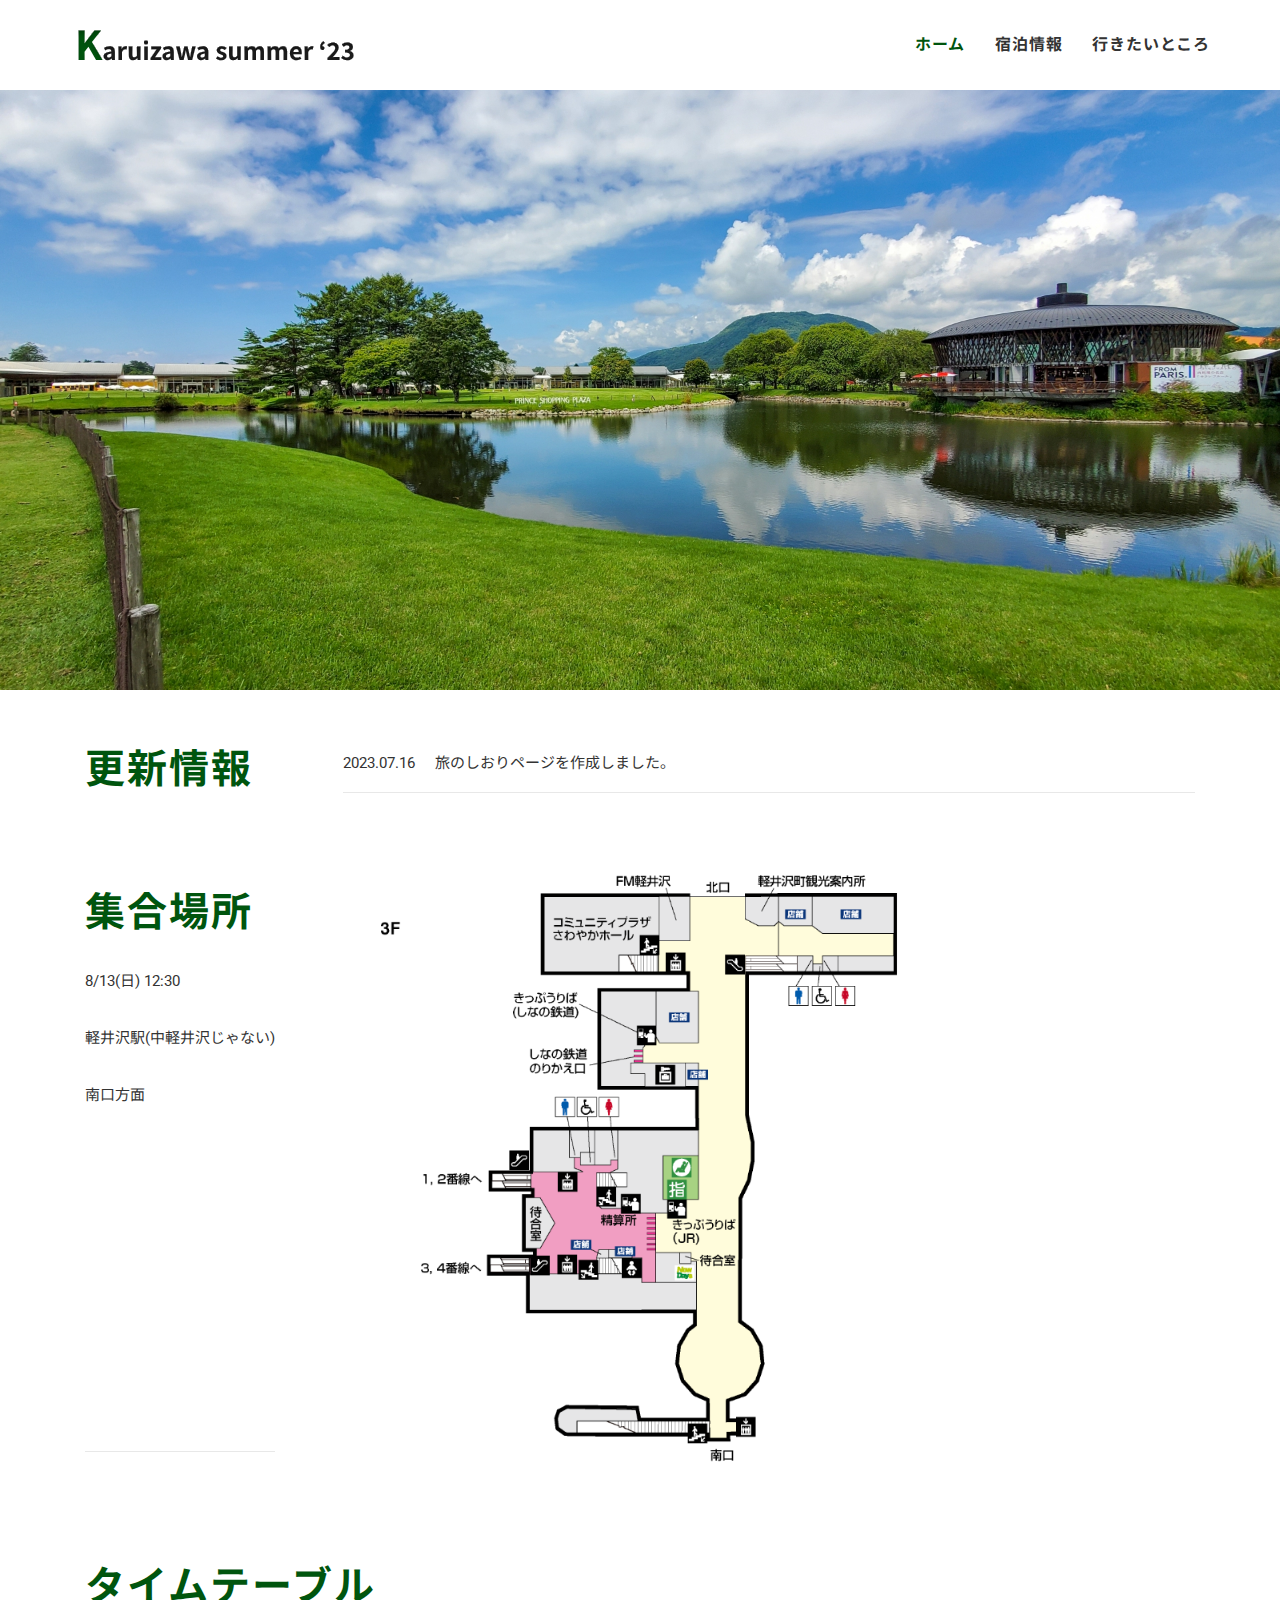
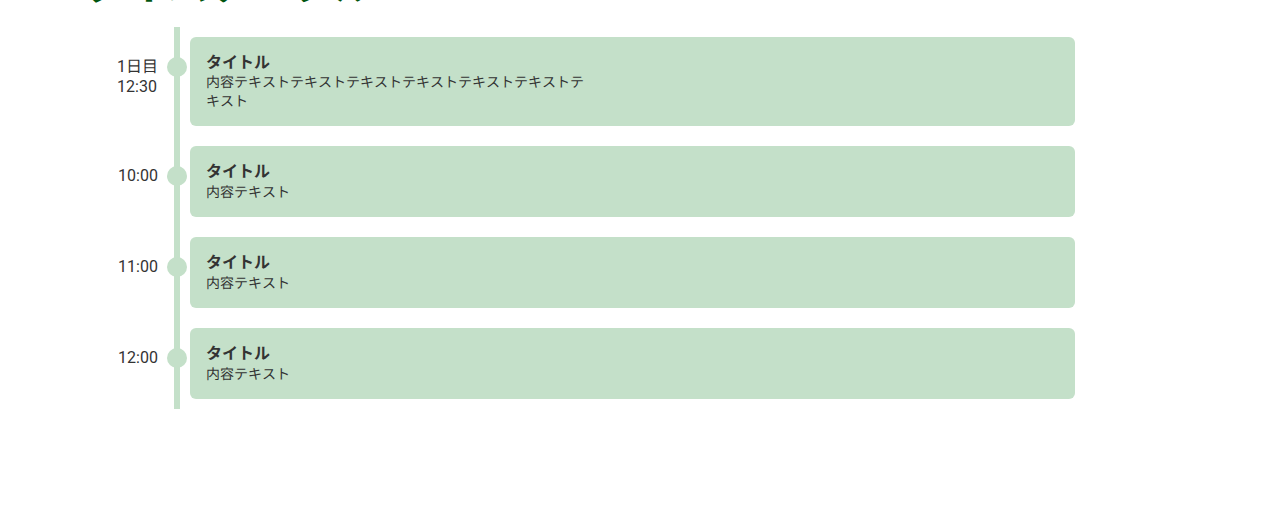
==== index.html @ 011d7c62 "タイムスケジュール記入" ====
<!DOCTYPE html>
<html lang="ja">
<head>
  <meta charset="utf-8">
  <meta name="viewport" content="width=device-width,initial-scale=1">
  <meta name="description"
    content="23年度夏季研究室メンバー旅行" />
  <title>23年夏季旅行</title>
  <link rel="preconnect" href="https://fonts.googleapis.com">
  <link rel="preconnect" href="https://fonts.gstatic.com" crossorigin>
  <link
    href="https://fonts.googleapis.com/css2?family=Noto+Sans+JP:wght@500;700&family=Roboto:wght@400;700&display=swap"
    rel="stylesheet">
  <link href="https://fonts.googleapis.com/icon?family=Material+Icons+Round" rel="stylesheet">
  <link href="css/destyle.css" rel="stylesheet" />
  <link href="style.css" rel="stylesheet" />
  <link rel="icon" type="image/png" href="icon-192x192.png">
  <link rel="apple-touch-icon" type="image/png" href="apple-touch-icon-180x180.png">
  <link rel="icon" href="favicon.ico">
</head>
<body>
    <div class="wrapper">
        <!--ヘッダー-->
        <header class="header">       
            <div class="header__log">
                <a href="."><img src="img/logo.svg" alt="ロゴ"></a>
            </div>

            <div class="header__nav">
                <nav class="gnav">
                    <ul class="gnav__list">
                        <li class="gnav__item"><a href="." class="gnav__link gnav__link--active">ホーム</a></li>
                        <li class="gnav__item"><a href="stay.html" class="gnav__link">宿泊情報</a></li>
                        <li class="gnav__item"><a href="place.html" class="gnav__link">行きたいところ</a></li>
                    </ul>
                </nav>
                <button type="button" id="js-btn-menu" class="btn-menu">
                    <span class="btn-menu__line"></span>
                </button>
            </div>
        </header>
        <!--/ヘッダー-->

        <!-- mv -->
        <div class="mv">
            <div class="mv__titleArea">
            <h2 class="mv__title"></h2>
            <div class="mv__subtitle"></div>
            </div>
        </div>
        <!-- /mv -->

        <!--content-->
        <main class="content">
            <!-- news -->
            <section class="news">
                <div class="container">
                    <div class="news__inner">
                        <div class="news__heading">
                            <h2 class="heading-primary">更新情報</h2>
                        </div>
                        <div class="news__body">
                            <div class="news-list">
                                <ul class="news-list__list">
                                    <li class="news-list__item">
                                        <a href="#" class="news-list__link">
                                        <div class="news-list__date">
                                            <time datetime="2023-07-16" class="news__date">2023.07.16</time>
                                        </div>
                                        <div class="news-list__title">
                                            旅のしおりページを作成しました。
                                        </div>
                                        </a>
                                    </li>
                                </ul>
                            </div>

                        </div>
                    </div>
                </div>
            </section>
            <!-- /news -->

            <!--集合場所-->
            <section class="place">
                <div class="container">
                    <div class="place__inner">
                        <div class="place__info">
                            <h2 class="subtitle">集合場所</h2>
                            <p>
                                8/13(日) 12:30<br>
                                軽井沢駅(中軽井沢じゃない)<br>
                                南口方面
                            </p>
                        </div>

                        <div class="place__map">
                            <img src="img/karuizawa_station.jpeg" width=80%; alt="">
                        </div>
                    </div>
                </div>
            </section>
            <!--/集合場所-->

            <!--タイムスケジュール-->
            <section class="timetable">
                <div class="container">
                    <h2 class="subtitle">タイムテーブル</h2>
                    <ul class="flex-schedule">
                        <li>
                        <span class="time">1日目<br>12:30</span>
                        <div class="area">
                
                            <div class="sch_box">
                            <p class="sch_title">タイトル</p>
                            <p class="sch_tx">
                                内容テキストテキストテキストテキストテキストテキストテ<br>キスト
                            </p>
                            </div>
                        </div>
                        </li>
                        <li>
                        <span class="time">10:00</span>
                        <div class="area">
                            <div class="sch_box">
                            <p class="sch_title">タイトル</p>
                            <p class="sch_tx">
                                内容テキスト
                            </p>
                            </div>
                        </div>
                        </li>
                        <li>
                        <span class="time">11:00</span>
                        <div class="area">
                            <div class="sch_box">
                            <p class="sch_title">タイトル</p>
                            <p class="sch_tx">
                                内容テキスト
                            </p>
                            </div>
                        </div>
                        </li>
                        <li>
                        <span class="time">12:00</span>
                        <div class="area">
                            <div class="sch_box">
                            <p class="sch_title">タイトル</p>
                            <p class="sch_tx">
                                内容テキスト
                            </p>
                            </div>
                        </div>
                        </li>
                    </ul>
                </div>
            </section>
        </main>
        <!--/content-->


    </div>
    
</body>


</html>
---- css/destyle.css ----
/*! destyle.css v3.0.0 | MIT License | https://github.com/nicolas-cusan/destyle.css */

/* Reset box-model and set borders */
/* ============================================ */

*,
::before,
::after {
  box-sizing: border-box;
  border-width: 0;
  border-style: solid;
}

/* Document */
/* ============================================ */

/**
 * 1. Correct the line height in all browsers.
 * 2. Prevent adjustments of font size after orientation changes in iOS.
 * 3. Remove gray overlay on links for iOS.
 */

html {
  line-height: 1.15; /* 1 */

  -webkit-tap-highlight-color: transparent; /* 3*/
  -webkit-text-size-adjust: 100%; /* 2 */
}

/* Sections */
/* ============================================ */

/**
 * Remove the margin in all browsers.
 */

body {
  margin: 0;
}

/**
 * Render the `main` element consistently in IE.
 */

main {
  display: block;
}

/* Vertical rhythm */
/* ============================================ */

p,
table,
blockquote,
address,
pre,
iframe,
form,
figure,
dl {
  margin: 0;
}

/* Headings */
/* ============================================ */

h1,
h2,
h3,
h4,
h5,
h6 {
  font-size: inherit;
  font-weight: inherit;
  margin: 0;
}

/* Lists (enumeration) */
/* ============================================ */

ul,
ol {
  margin: 0;
  padding: 0;
  list-style: none;
}

/* Lists (definition) */
/* ============================================ */

dt {
  font-weight: bold;
}

dd {
  margin-left: 0;
}

/* Grouping content */
/* ============================================ */

/**
 * 1. Add the correct box sizing in Firefox.
 * 2. Show the overflow in Edge and IE.
 */

hr {
  clear: both;
  overflow: visible; /* 2 */
  box-sizing: content-box; /* 1 */
  height: 0; /* 1 */
  margin: 0;
  color: inherit;
  border-top-width: 1px;
}

/**
 * 1. Correct the inheritance and scaling of font size in all browsers.
 * 2. Correct the odd `em` font sizing in all browsers.
 */

pre {
  font-family: monospace, monospace; /* 1 */
  font-size: inherit; /* 2 */
}

address {
  font-style: inherit;
}

/* Text-level semantics */
/* ============================================ */

/**
 * Remove the gray background on active links in IE 10.
 */

a {
  text-decoration: none;
  color: inherit;
  background-color: transparent;
}

/**
 * 1. Remove the bottom border in Chrome 57-
 * 2. Add the correct text decoration in Chrome, Edge, IE, Opera, and Safari.
 */

abbr[title] {
  text-decoration: underline dotted; /* 2 */
}

/**
 * Add the correct font weight in Chrome, Edge, and Safari.
 */

b,
strong {
  font-weight: bolder;
}

/**
 * 1. Correct the inheritance and scaling of font size in all browsers.
 * 2. Correct the odd `em` font sizing in all browsers.
 */

code,
kbd,
samp {
  font-family: monospace, monospace; /* 1 */
  font-size: inherit; /* 2 */
}

/**
 * Add the correct font size in all browsers.
 */

small {
  font-size: 80%;
}

/**
 * Prevent `sub` and `sup` elements from affecting the line height in
 * all browsers.
 */

sub,
sup {
  position: relative;
  font-size: 75%;
  line-height: 0;
  vertical-align: baseline;
}

sub {
  bottom: -.25em;
}

sup {
  top: -.5em;
}

/* Replaced content */
/* ============================================ */

/**
 * Prevent vertical alignment issues.
 */

svg,
img,
embed,
object,
iframe {
  vertical-align: bottom;
}

/* Forms */
/* ============================================ */

/**
 * Reset form fields to make them styleable.
 * 1. Make form elements stylable across systems iOS especially.
 * 2. Inherit text-transform from parent.
 */

button,
input,
optgroup,
select,
textarea {
  font: inherit;
  margin: 0;
  padding: 0;
  text-align: inherit;
  vertical-align: middle;
  text-transform: inherit; /* 2 */
  color: inherit;
  border-radius: 0;
  background: transparent;

  -webkit-appearance: none; /* 1 */
  appearance: none;
}

/**
 * Reset radio and checkbox appearance to preserve their look in iOS.
 */

[type="checkbox"] {
  -webkit-appearance: checkbox;
  appearance: checkbox;
}

[type="radio"] {
  -webkit-appearance: radio;
  appearance: radio;
}

/**
 * Correct cursors for clickable elements.
 */

button,
[type="button"],
[type="reset"],
[type="submit"] {
  cursor: pointer;
}

button:disabled,
[type="button"]:disabled,
[type="reset"]:disabled,
[type="submit"]:disabled {
  cursor: default;
}

/**
 * Improve outlines for Firefox and unify style with input elements & buttons.
 */

:-moz-focusring {
  outline: auto;
}

select:disabled {
  opacity: inherit;
}

/**
 * Remove padding
 */

option {
  padding: 0;
}

/**
 * Reset to invisible
 */

fieldset {
  min-width: 0;
  margin: 0;
  padding: 0;
}

legend {
  padding: 0;
}

/**
 * Add the correct vertical alignment in Chrome, Firefox, and Opera.
 */

progress {
  vertical-align: baseline;
}

/**
 * Remove the default vertical scrollbar in IE 10+.
 */

textarea {
  overflow: auto;
}

/**
 * Correct the cursor style of increment and decrement buttons in Chrome.
 */

[type="number"]::-webkit-inner-spin-button,
[type="number"]::-webkit-outer-spin-button {
  height: auto;
}

/**
 * 1. Correct the outline style in Safari.
 */

[type="search"] {
  outline-offset: -2px; /* 1 */
}

/**
 * Remove the inner padding in Chrome and Safari on macOS.
 */

[type="search"]::-webkit-search-decoration {
  -webkit-appearance: none;
}

/**
 * 1. Correct the inability to style clickable types in iOS and Safari.
 * 2. Fix font inheritance.
 */

::-webkit-file-upload-button {
  font: inherit; /* 2 */

  -webkit-appearance: button; /* 1 */
}

/**
 * Clickable labels
 */

label[for] {
  cursor: pointer;
}

/* Interactive */
/* ============================================ */

/*
 * Add the correct display in Edge, IE 10+, and Firefox.
 */

details {
  display: block;
}

/*
 * Add the correct display in all browsers.
 */

summary {
  display: list-item;
}

/*
 * Remove outline for editable content.
 */

[contenteditable]:focus {
  outline: auto;
}

/* Tables */
/* ============================================ */

/**
1. Correct table border color inheritance in all Chrome and Safari.
*/

table {
  border-color: inherit; /* 1 */
}

caption {
  text-align: left;
}

td,
th {
  padding: 0;
  vertical-align: top;
}

th {
  font-weight: bold;
  text-align: left;
}
---- style.css ----
@charset "UTF-8";

:root {
  --link-color: #349bf4;
  --main-color: #00550e;
  --text-color: #333;
}

/*--------------------------------
 全体
---------------------------------*/
body {
  font-family: "Roboto", "Noto Sans JP", Arial, "Hiragino Kaku Gothic ProN",
    "Hiragino Sans", Meiryo, sans-serif;
  font-size: 16px;
  color: var(--text-color);
}

a {
  color: var(--link-color);
  text-decoration: underline;
}

img {
  max-width: 100%;
  height: auto;
  vertical-align: bottom;
}

/*--------------------------------
 レイアウト
---------------------------------*/
.wrapper {
  overflow-x: hidden;
}

.container {
  max-width: 1170px;
  margin: 0 auto;
  padding: 0 30px;
}

.content {
  display: grid;
  padding: 60px 0 100px;
  row-gap: 80px;
}

/*--------------------------------
 見出し
---------------------------------*/
.heading-primary {
  font-size: 40px;
  font-weight: bold;
  line-height: 1;
  letter-spacing: 0.05em;
  color: var(--main-color);
}

.subtitle {
  font-size: 40px;
  font-weight: bold;
  line-height: 2;
  letter-spacing: 0.05em;
  color: var(--main-color);
}

/*--------------------------------
 テーブル
---------------------------------*/
.table-type01 {
  width: 100%;
  font-size: 15px;
  border-collapse: collapse;
  border-spacing: 0;
}

.table-type01 tr {
  border-bottom: solid 1px #ddd;
}

.table-type01 th,
.table-type01 td {
  text-align: left;
  padding: 30px;
}

.table-type01 th {
  width: 20%;
}

.table-type01 p:not(:last-child) {
  margin-bottom: 10px;
}

.table-type01 ul {
  margin-left: 20px;
}

/*--------------------------------
ヘッダー
---------------------------------*/
.header {
  display: flex;
  align-items: center;
  justify-content: space-between;
  height: 90px;
  padding: 30px 70px;
}

.header__logo {
  line-height: 1;
}

/*--------------------------------
 グローバルナビ
---------------------------------*/
.gnav__list {
  display: flex;
  position: relative;
  align-items: center;
  justify-content: center;
  column-gap: 30px;
}

.gnav__item {
  font-size: 16px;
  font-weight: bold;
  line-height: 1;
  letter-spacing: 0.05em;
}

.gnav__link {
  color: var(--text-color);
  text-decoration: none;
}

.gnav__link:hover {
  color: var(--main-color);
}

.gnav__link--active {
  color: var(--main-color);
}

.btn-menu {
  display: none;
}

/*--------------------------------
 メインビジュアル
---------------------------------*/
.mv {
  display: flex;
  align-items: center;
  justify-content: center;
  height: 600px;
  background-image: url(img/karuizawa_mv.jpg);
  background-repeat: no-repeat;
  background-position: center center;
  background-size: cover;
}

.mv__titleArea {
  color: #fff;
  text-align: center;
}

.mv__title {
  font-size: 160px;
  font-weight: bold;
  line-height: 1;
  text-shadow: 0 4px 6px rgb(0 0 0 / 25%);
  margin-bottom: 10px;
}

.mv__subtitle {
  font-size: 24px;
  line-height: 1;
  letter-spacing: 0.1em;
}

/*--------------------------------
 ニュース
---------------------------------*/
.news__inner {
  display: flex;
  column-gap: 90px;
}

.news__body {
  flex: 1;
}

.news-list__link {
  display: flex;
  color: var(--text-color);
  text-decoration: none;
}

.news-list__link:hover {
  color: var(--main-color);
}

.news-list__item {
  font-size: 15px;
  line-height: 1.8;
  margin-bottom: 15px;
  padding-bottom: 15px;
  border-bottom: 1px solid #e8e8e8;
}

.news-list__item:last-child {
  margin-bottom: 0;
}

.news-list__title {
  font-size: 15px;
  line-height: 1.8;
}

.news-list__date {
  margin-right: 20px;
}

/*--------------------------------
集合場所
--------------------------------*/
.place__inner{
  display: flex;
  column-gap: 90px;
  width: 150%;
}

.place__info {
  font-size: 15px;
  line-height: 3.8;
  margin-bottom: 15px;
  padding-bottom: 15px;
  border-bottom: 1px solid #e8e8e8;
}

/*--------------------------------
タイムテーブル
---------------------------------*/
.timetable{
  margin:0;
  padding:0;
  line-height:1.3;
}
/* flex-schedul */
.flex-schedule {
  min-width: 1000px;
  max-width: 1000px;
  list-style: none;
  margin: 0 auto 0 0;
  box-sizing: border-box;
}

.flex-schedule li {
  width: 100%;
  display: flex;
  flex-wrap: nowrap;
  align-items: flex-start;
  justify-content: flex-start;
  position: relative;

}

.flex-schedule .area {
  padding: 10px;
  display: block;
  width: 100%;
  border-left: 6px solid #c4e0c9;
}

.flex-schedule li .time {
  display: inline-flex;
  justify-content: flex-end;
  flex-basis: 5em;
  max-width: 5em;
  margin-right: 1em;
  margin-top: 30px;
}

.flex-schedule .sch_box {
  position: relative;
  min-height: 1em;
  padding: 1em;
  background: #c4e0c9;
  border-radius: 6px;
}

.flex-schedule .sch_box::before {
  content: "";
  position: absolute;
  left: -23px;
  top: 20px;
  background: #c4e0c9;
  width: 20px;
  height: 20px;
  border-radius: 10px;
}

.flex-schedule .sch_title {
  font-weight: 700;
}

.flex-schedule .sch_tx {
  font-size: 14px;
  font-weight: normal;
}

/*--------------------------------
サービス
---------------------------------*/
.service__heading {
  position: relative;
  margin-bottom: 50px;
}

.service__heading::before {
  display: block;
  content: "SERVICE";
  position: absolute;
  top: -40px;
  right: -20px;
  z-index: -1;
  font-size: 168px;
  font-weight: bold;
  line-height: 1;
  color: #f2f2f2;
}

.service-list {
  display: grid;
  column-gap: 30px;
  grid-template-columns: repeat(3, 1fr);
}

.service-list__item {
  padding: 50px;
  border-radius: 8px;
  background-color: #fff;
  box-shadow: 0 3px 21px rgba(0, 0, 0, 0.16);
}

.service-list__img-wrapper {
  text-align: center;
  margin-bottom: 10px;
}

.service-list__img {
  font-size: 48px;
  color: var(--main-color);
  vertical-align: bottom;
}

.service-list__title {
  font-size: 18px;
  font-weight: bold;
  text-align: center;
}

.service-list__text {
  font-size: 14px;
  line-height: 1.7;
  margin-top: 15px;
}

/*--------------------------------
 下層ページ：ヘッダー
---------------------------------*/
.page-header {
  display: flex;
  align-items: center;
  justify-content: center;
  height: 190px;
  background-image: url(img/pc_header.jpg);
  background-repeat: no-repeat;
  background-position: center center;
  background-size: cover;
}

.page-header__titleArea {
  color: #fff;
  text-align: center;
}

.page-header__title {
  font-size: 40px;
  font-weight: bold;
  line-height: 1;
  letter-spacing: 0.1em;
}

/*--------------------------------
 下層ページ：メッセージ
---------------------------------*/
.message {
  max-width: 850px;
  margin: 0 auto;
}

.message__title {
  font-size: 40px;
  font-weight: bold;
  line-height: 1.5;
  letter-spacing: 0.05em;
  color: var(--main-color);
  text-align: center;
  margin-bottom: 20px;
}

.message__subtitle {
  font-size: 18px;
  line-height: 1.6;
  letter-spacing: 0.05em;
  text-align: center;
  margin-bottom: 40px;
}

.ceo-message__img-wrapper {
  width: 100px;
  margin: 0 25px 15px 0;
  float: left;
}

.ceo-message__img {
  border-radius: 50%;
}

.ceo-message__text {
  line-height: 1.6;
  letter-spacing: 0.05em;
}

.ceo-message__text a {
  color: var(--link-color);
}

/*--------------------------------
 下層ページ：会社概要
---------------------------------*/
.company-info__table {
  margin-bottom: 50px;
}

.company-info__map iframe {
  height: 400px;
}

.company-info__map-link {
  font-size: 14px;
  text-align: right;
  margin-top: 20px;
}

/*--------------------------------
 フッター
---------------------------------*/
.footer {
  color: #fff;
  padding: 60px 20px 50px;
  background-color: var(--main-color);
}

.footer-nav {
  margin-bottom: 20px;
}

.footer-nav__list {
  display: flex;
  column-gap: 30px;
}

.footer-nav__item {
  font-size: 14px;
  font-weight: bold;
  line-height: 1;
  letter-spacing: 0.05em;
}

.footer-nav__link {
  color: var(--text-color);
  color: #fff;
  text-decoration: none;
}

.footer__copyright {
  font-size: 12px;
  letter-spacing: 0.03em;
}

/*media Queries 767
----------------------------------------------------*/
@media screen and (max-width: 767px) {
  body {
    font-size: 15px;
  }

  .heading-primary {
    font-size: 32px;
  }

  /* レイアウト */
  .container {
    padding: 0 20px;
  }

  .content {
    padding: 40px 0 60px;
    row-gap: 50px;
  }

  .table-type01 {
    font-size: 14px;
    line-height: 1.5;
  }

  .table-type01 th,
  .table-type01 td {
    padding: 20px 0;
  }

  .table-type01 th {
    width: 100px;
  }

  /* ヘッダー */
  .header {
    position: relative;
    height: 60px;
    padding: 20px;
  }

  .header__logo {
    width: 107px;
  }

  .gnav {
    display: none;
    position: fixed;
    top: 0;
    right: 0;
    z-index: 10;
    width: 180px;
    height: 100%;
    background-color: var(--main-color);
    box-shadow: -10px 0 35px -20px rgb(0 0 0 / 25%);
  }

  .gnav__list {
    display: flex;
    flex-direction: column;
    align-items: flex-start;
    width: 180px;
    padding: 90px 20px 20px 50px;
    row-gap: 25px;
  }

  .gnav__link {
    color: #fff;
  }

  .gnav__link:hover {
    color: #fff;
  }

  .gnav__link--active {
    opacity: 0.6;
  }

  .btn-menu {
    display: flex;
    position: absolute;
    top: 0;
    right: 0;
    z-index: 100;
    align-items: center;
    justify-content: center;
    width: 60px;
    height: 60px;
    text-align: center;
    padding: 21px 16px;
    border: none;
    outline: none;
    background: none;
    background-color: var(--main-color);
    cursor: pointer;
    appearance: none;
  }

  .btn-menu__line {
    display: block;
    position: relative;
    left: 0;
    width: 100%;
    height: 2px;
    transition: all 0.4s;
    border-radius: 4px;
    background-color: #fff;
  }

  .btn-menu__line::before,
  .btn-menu__line::after {
    display: block;
    content: "";
    position: absolute;
    width: 100%;
    height: 100%;
    transition: inherit;
    border-radius: 4px;
    background-color: #fff;
  }

  .btn-menu__line::before {
    top: -8px;
  }

  .btn-menu__line::after {
    top: 8px;
  }

  .btn-menu.active .btn-menu__line {
    background-color: transparent;
  }

  .btn-menu.active .btn-menu__line::before,
  .btn-menu.active .btn-menu__line::after {
    top: 0;
    background-color: #fff;
  }

  .btn-menu.active .btn-menu__line::before {
    transform: rotate(45deg);
  }

  .btn-menu.active .btn-menu__line::after {
    transform: rotate(-45deg);
  }

  /* メインビジュアル */
  .mv {
    height: 460px;
    background-image: url(img/sp_mv.jpg);
  }

  .mv__title {
    font-size: 80px;
  }

  .mv__subtitle {
    font-size: 20px;
  }

  /* ニュース */
  .news__heading {
    margin-bottom: 20px;
  }

  .news__inner {
    display: block;
  }

  .news-list__link {
    flex-direction: column;
  }

  .news-list__item {
    font-size: 15px;
    line-height: 1.8;
  }

  .news-list__item:last-child {
    margin-bottom: 0;
  }

  .news-list__title {
    line-height: 1.6;
  }

  .news-list__date {
    margin-right: 0;
  }

  /* サービス */
  .service__heading {
    margin-bottom: 20px;
  }

  .service__heading::before {
    top: -2px;
    right: -30px;
    font-size: 70px;
  }

  .service-list {
    row-gap: 20px;
    grid-template-columns: 1fr;
  }

  .service-list__item {
    padding: 40px 30px;
  }

  .service-list__img-wrapper {
    margin-bottom: 5px;
  }

  .service-list__img {
    font-size: 60px;
  }

  .service-list__title {
    font-size: 16px;
  }

  .service-list__text {
    margin-top: 10px;
  }

  /* 下層ページ：ヘッダー */
  .page-header {
    height: 160px;
    background-image: url(img/sp_header.jpg);
  }

  .page-header__title {
    font-size: 28px;
  }

  /* 下層ページ：メッセージ */
  .message__title {
    font-size: 24px;
    margin-bottom: 15px;
  }

  .message__subtitle {
    font-size: 15px;
    margin-bottom: 30px;
  }

  .ceo-message__img-wrapper {
    margin: 0 15px 10px 0;
  }

  .office-img {
    height: 260px;
    object-fit: cover;
  }

  /* 下層ページ：会社概要 */
  .company-info__map iframe {
    height: 300px;
  }

  .company-info__map-link {
    font-size: 12px;
    margin-top: 15px;
  }

  /* フッター */
  .footer {
    padding: 40px 0 30px;
  }

  .footer-nav__list {
    column-gap: 25px;
  }

  .footer-nav__item {
    font-size: 12px;
  }

  .footer-copyright {
    font-size: 10px;
  }
}
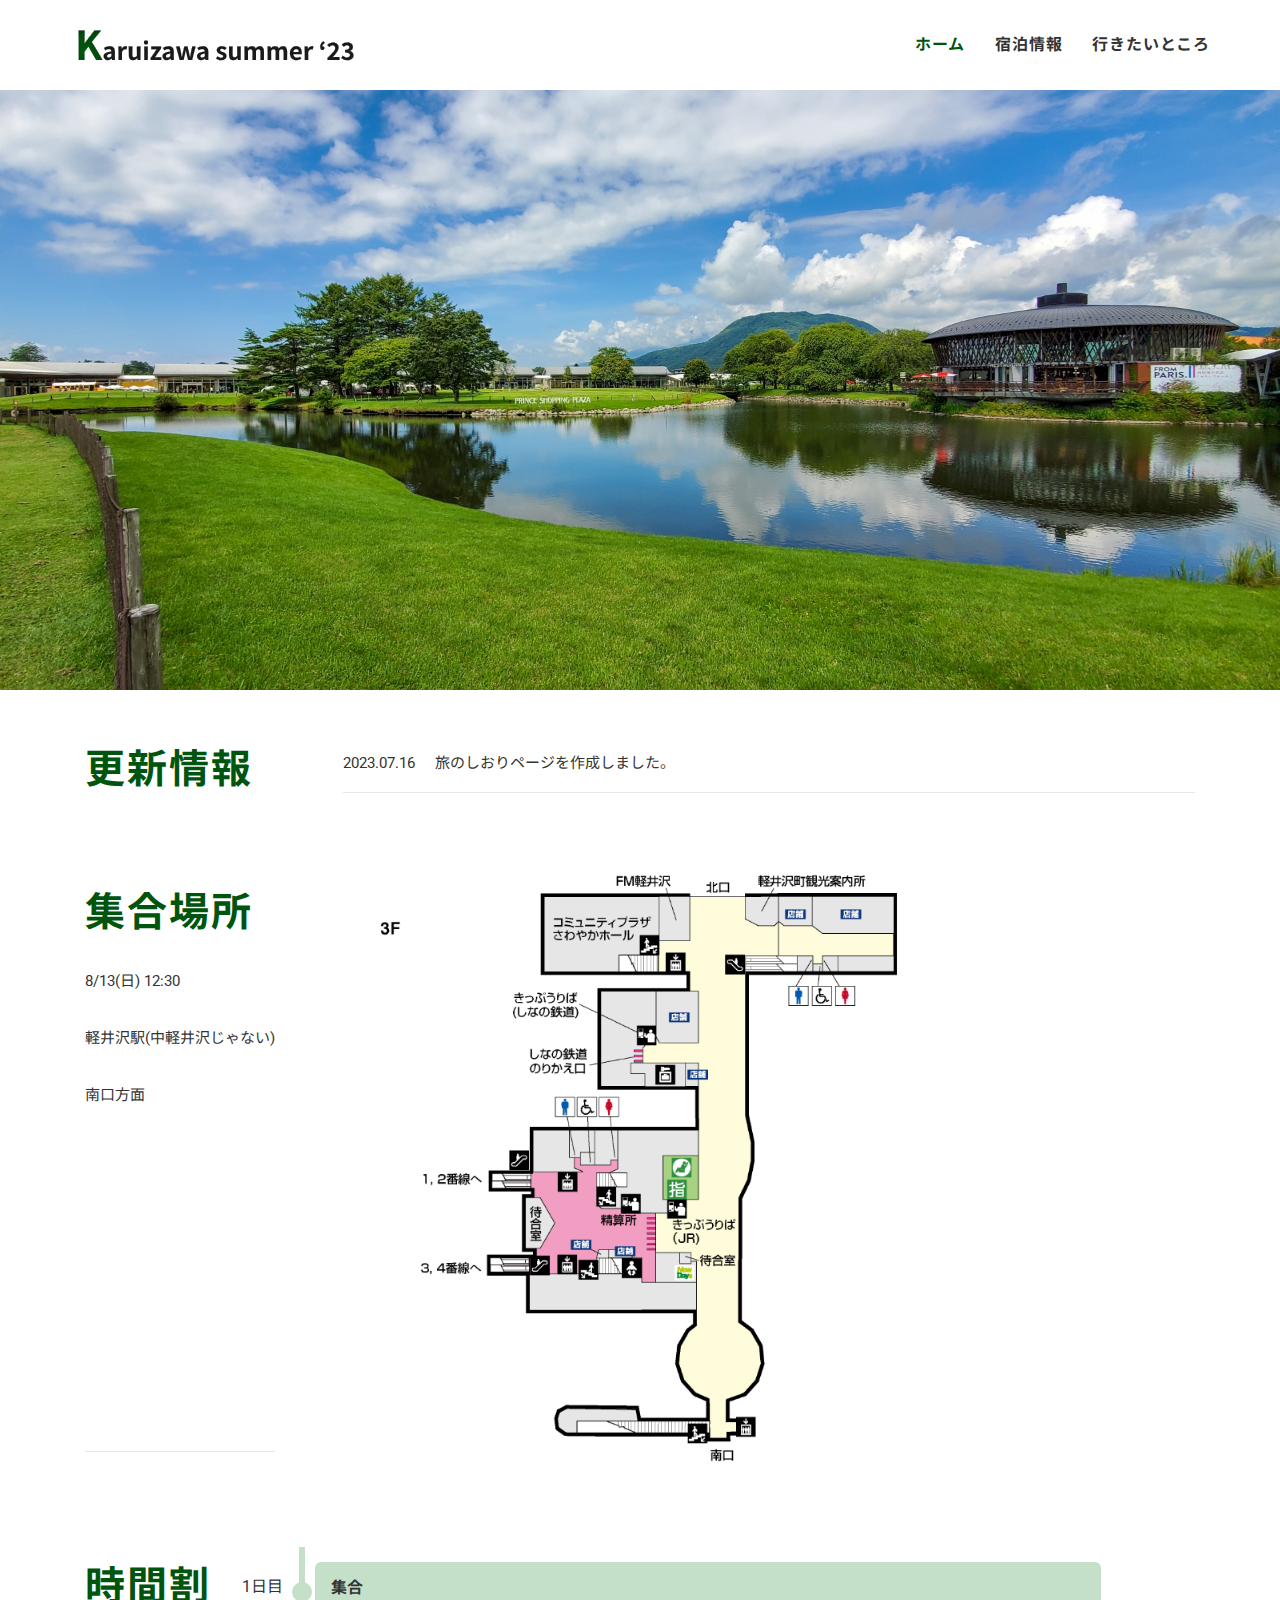
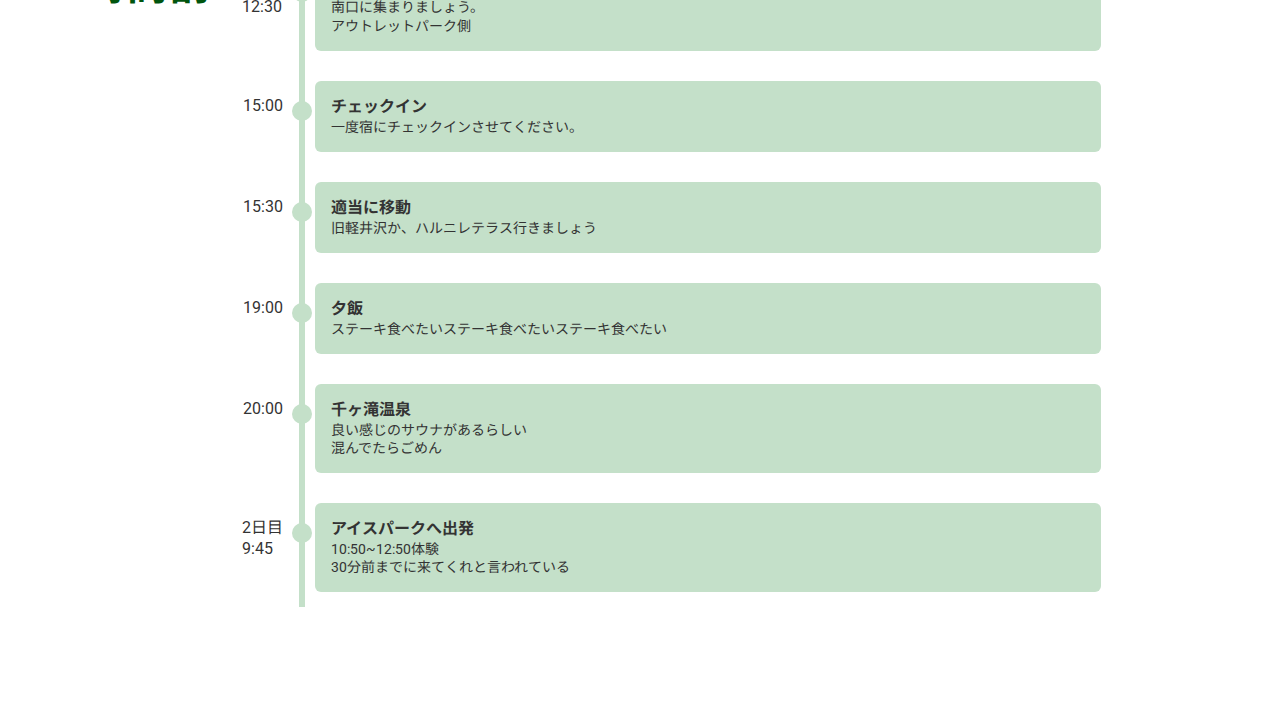
==== commit 3460333e: "タイムスケジュール加筆" ====
--- a/index.html
+++ b/index.html
@@ -105,54 +105,80 @@
             <!--タイムスケジュール-->
             <section class="timetable">
                 <div class="container">
-                    <h2 class="subtitle">タイムテーブル</h2>
-                    <ul class="flex-schedule">
-                        <li>
-                        <span class="time">1日目<br>12:30</span>
-                        <div class="area">
-                
-                            <div class="sch_box">
-                            <p class="sch_title">タイトル</p>
-                            <p class="sch_tx">
-                                内容テキストテキストテキストテキストテキストテキストテ<br>キスト
-                            </p>
+                    <div class="timetable__inner">
+                        <h2 class="subtitle">時間割</h2>
+                        <ul class="flex-schedule">
+                            <li>
+                            <span class="time">1日目<br>12:30</span>
+                            <div class="area">
+                    
+                                <div class="sch_box">
+                                <p class="sch_title">集合</p>
+                                <p class="sch_tx">
+                                    南口に集まりましょう。<br>アウトレットパーク側
+                                </p>
+                                </div>
                             </div>
-                        </div>
-                        </li>
-                        <li>
-                        <span class="time">10:00</span>
-                        <div class="area">
-                            <div class="sch_box">
-                            <p class="sch_title">タイトル</p>
-                            <p class="sch_tx">
-                                内容テキスト
-                            </p>
+                            </li>
+                            <li>
+                            <span class="time">15:00</span>
+                            <div class="area">
+                                <div class="sch_box">
+                                <p class="sch_title">チェックイン</p>
+                                <p class="sch_tx">
+                                    一度宿にチェックインさせてください。
+                                </p>
+                                </div>
                             </div>
-                        </div>
-                        </li>
-                        <li>
-                        <span class="time">11:00</span>
-                        <div class="area">
-                            <div class="sch_box">
-                            <p class="sch_title">タイトル</p>
-                            <p class="sch_tx">
-                                内容テキスト
-                            </p>
+                            </li>
+                            <li>
+                                <span class="time">15:30</span>
+                                <div class="area">
+                                    <div class="sch_box">
+                                    <p class="sch_title">適当に移動</p>
+                                    <p class="sch_tx">
+                                        旧軽井沢か、ハルニレテラス行きましょう
+                                    </p>
+                                    </div>
+                                </div>
+                                </li>
+                            <li>
+                            <span class="time">19:00</span>
+                            <div class="area">
+                                <div class="sch_box">
+                                <p class="sch_title">夕飯</p>
+                                <p class="sch_tx">
+                                    ステーキ食べたいステーキ食べたいステーキ食べたい
+                                </p>
+                                </div>
                             </div>
-                        </div>
-                        </li>
-                        <li>
-                        <span class="time">12:00</span>
-                        <div class="area">
-                            <div class="sch_box">
-                            <p class="sch_title">タイトル</p>
-                            <p class="sch_tx">
-                                内容テキスト
-                            </p>
+                            </li>
+                            <li>
+                            <span class="time">20:00</span>
+                            <div class="area">
+                                <div class="sch_box">
+                                <p class="sch_title">千ヶ滝温泉</p>
+                                <p class="sch_tx">
+                                    良い感じのサウナがあるらしい<br>
+                                    混んでたらごめん
+                                </p>
+                                </div>
                             </div>
-                        </div>
-                        </li>
-                    </ul>
+                            </li>
+                            <li>
+                                <span class="time">2日目<br>9:45</span>
+                                <div class="area">
+                                    <div class="sch_box">
+                                    <p class="sch_title">アイスパークへ出発</p>
+                                    <p class="sch_tx">
+                                        10:50~12:50体験<br>
+                                        30分前までに来てくれと言われている
+                                    </p>
+                                    </div>
+                                </div>
+                                </li>
+                        </ul>
+                    </div>
                 </div>
             </section>
         </main>
--- a/style.css
+++ b/style.css
@@ -248,10 +248,14 @@
   padding:0;
   line-height:1.3;
 }
+
+.timetable__inner{
+  display: flex;
+}
 /* flex-schedul */
 .flex-schedule {
-  min-width: 1000px;
-  max-width: 1000px;
+  min-width: 900px;
+  max-width: 900px;
   list-style: none;
   margin: 0 auto 0 0;
   box-sizing: border-box;
@@ -268,7 +272,7 @@
 }
 
 .flex-schedule .area {
-  padding: 10px;
+  padding: 15px 10px;
   display: block;
   width: 100%;
   border-left: 6px solid #c4e0c9;
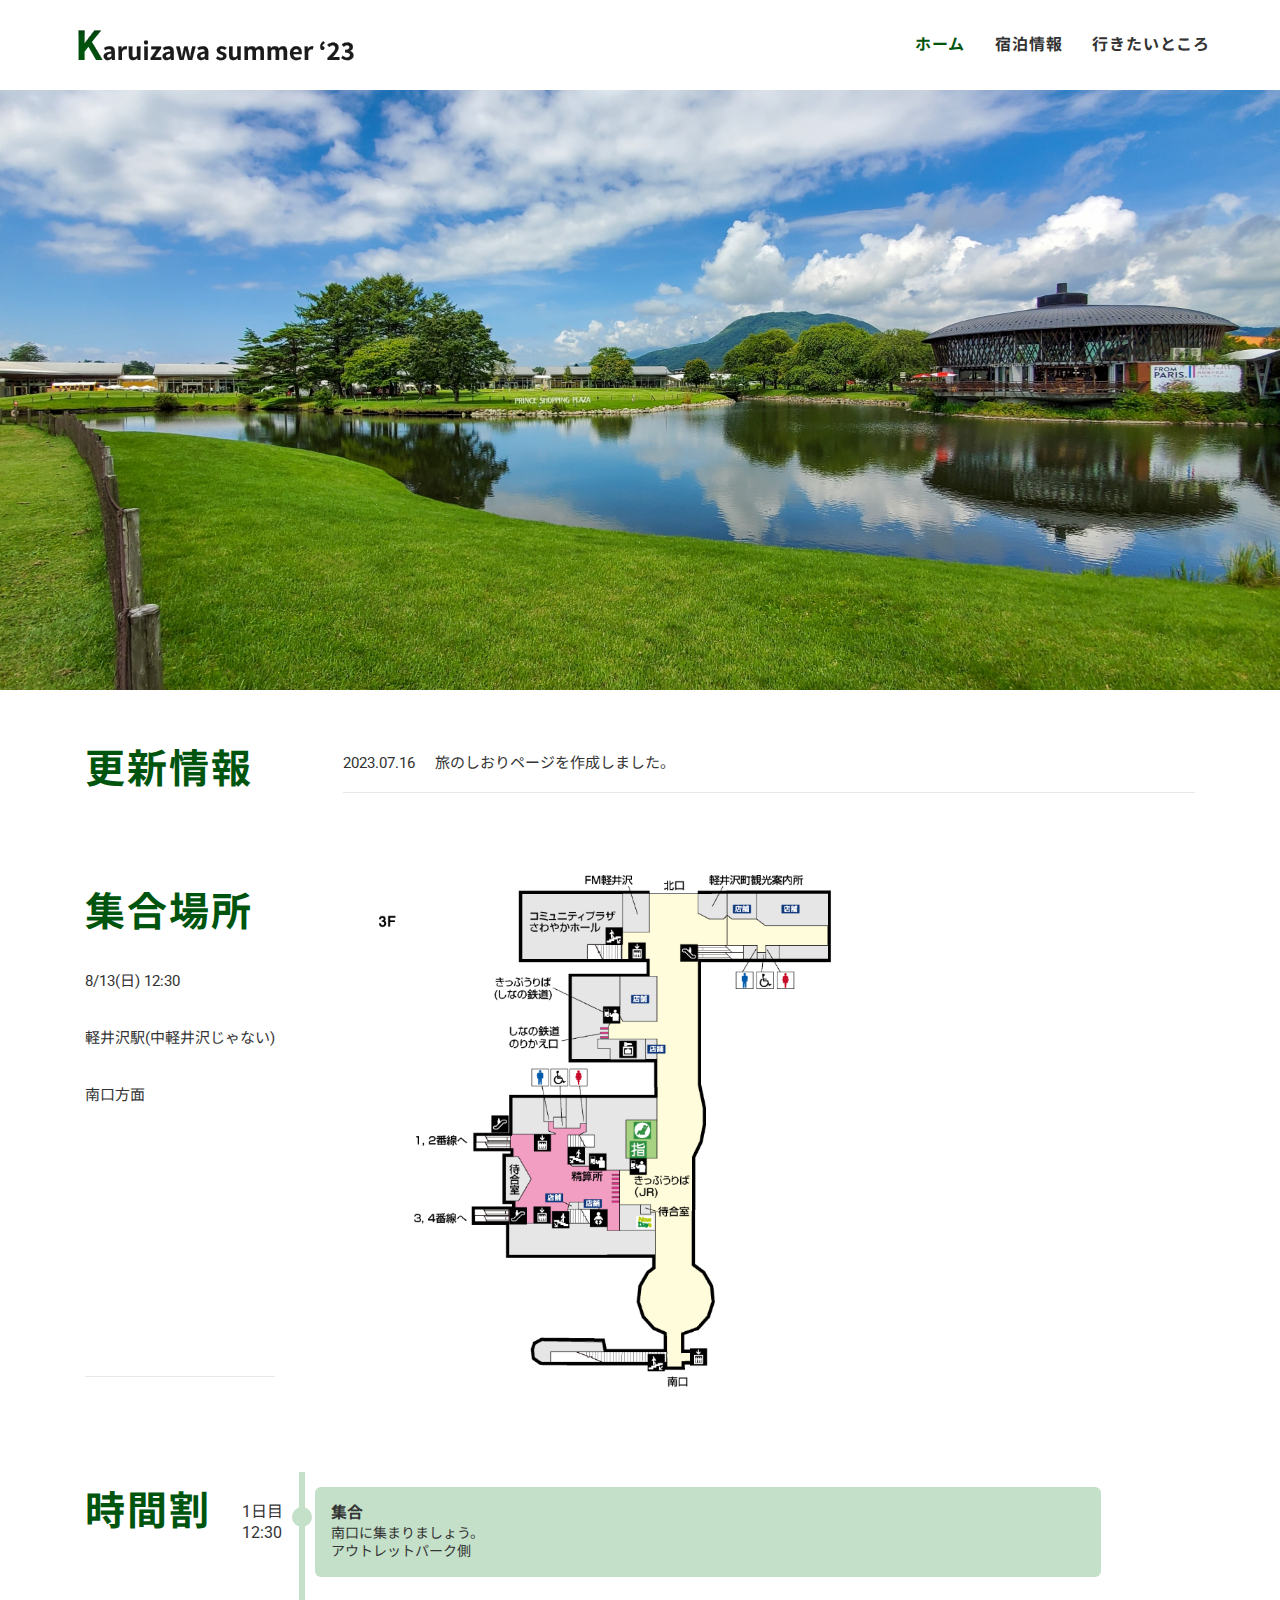
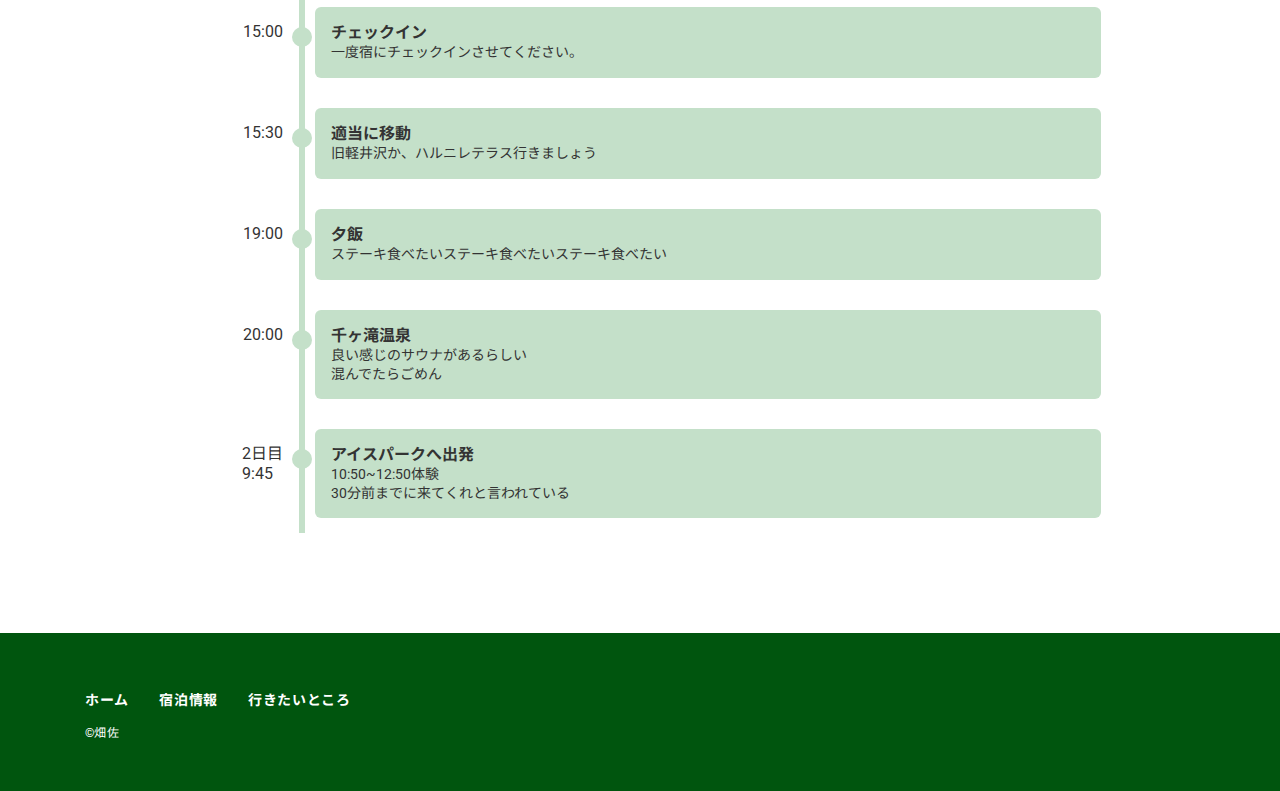
==== commit 6338160d: "レスポンシブ" ====
--- a/index.html
+++ b/index.html
@@ -95,7 +95,7 @@
                         </div>
 
                         <div class="place__map">
-                            <img src="img/karuizawa_station.jpeg" width=80%; alt="">
+                            <img src="img/karuizawa_station.jpeg" width=70%; alt=".">
                         </div>
                     </div>
                 </div>
@@ -184,7 +184,20 @@
         </main>
         <!--/content-->
 
-
+        <!-- footer -->
+        <footer class="footer">
+            <div class="container">
+            <nav class="footer-nav">
+                <ul class="footer-nav__list">
+                <li class="footer-nav__item"><a class="footer-nav__link" href=".">ホーム</a></li>
+                <li class="footer-nav__item"><a class="footer-nav__link" href="stay.html">宿泊情報</a></li>
+                <li class="footer-nav__item"><a class="footer-nav__link" href="place.html">行きたいところ</a></li>
+                </ul>
+            </nav>
+            <div class="footer__copyright">&copy;畑佐</div>
+            </div>
+        </footer>
+        <!-- /footer -->
     </div>
     
 </body>
--- a/style.css
+++ b/style.css
@@ -499,12 +499,22 @@
 /*media Queries 767
 ----------------------------------------------------*/
 @media screen and (max-width: 767px) {
+
   body {
     font-size: 15px;
   }
 
   .heading-primary {
     font-size: 32px;
+  }
+
+  .subtitle {
+    font-size: 32px;
+  }
+
+  img { 
+    max-width: 100%; 
+    height:auto;
   }
 
   /* レイアウト */
@@ -647,7 +657,7 @@
   /* メインビジュアル */
   .mv {
     height: 460px;
-    background-image: url(img/sp_mv.jpg);
+    background-image: url(img/karuizawa_mv.jpg);
   }
 
   .mv__title {
@@ -687,6 +697,29 @@
   .news-list__date {
     margin-right: 0;
   }
+
+  /* 集合場所 */
+  .place__inner {
+    display: block;
+  }
+
+  .place__info {
+    flex-direction: column;
+  }
+
+  .place__map { 
+    max-width: 500px; 
+    height:auto;
+  }
+
+  /*タイムスケジュール*/
+  .flex-schedule .area {
+    padding: 15px 10px;
+    display: block;
+    width: 230px;
+    border-left: 6px solid #c4e0c9;
+  }
+
 
   /* サービス */
   .service__heading {
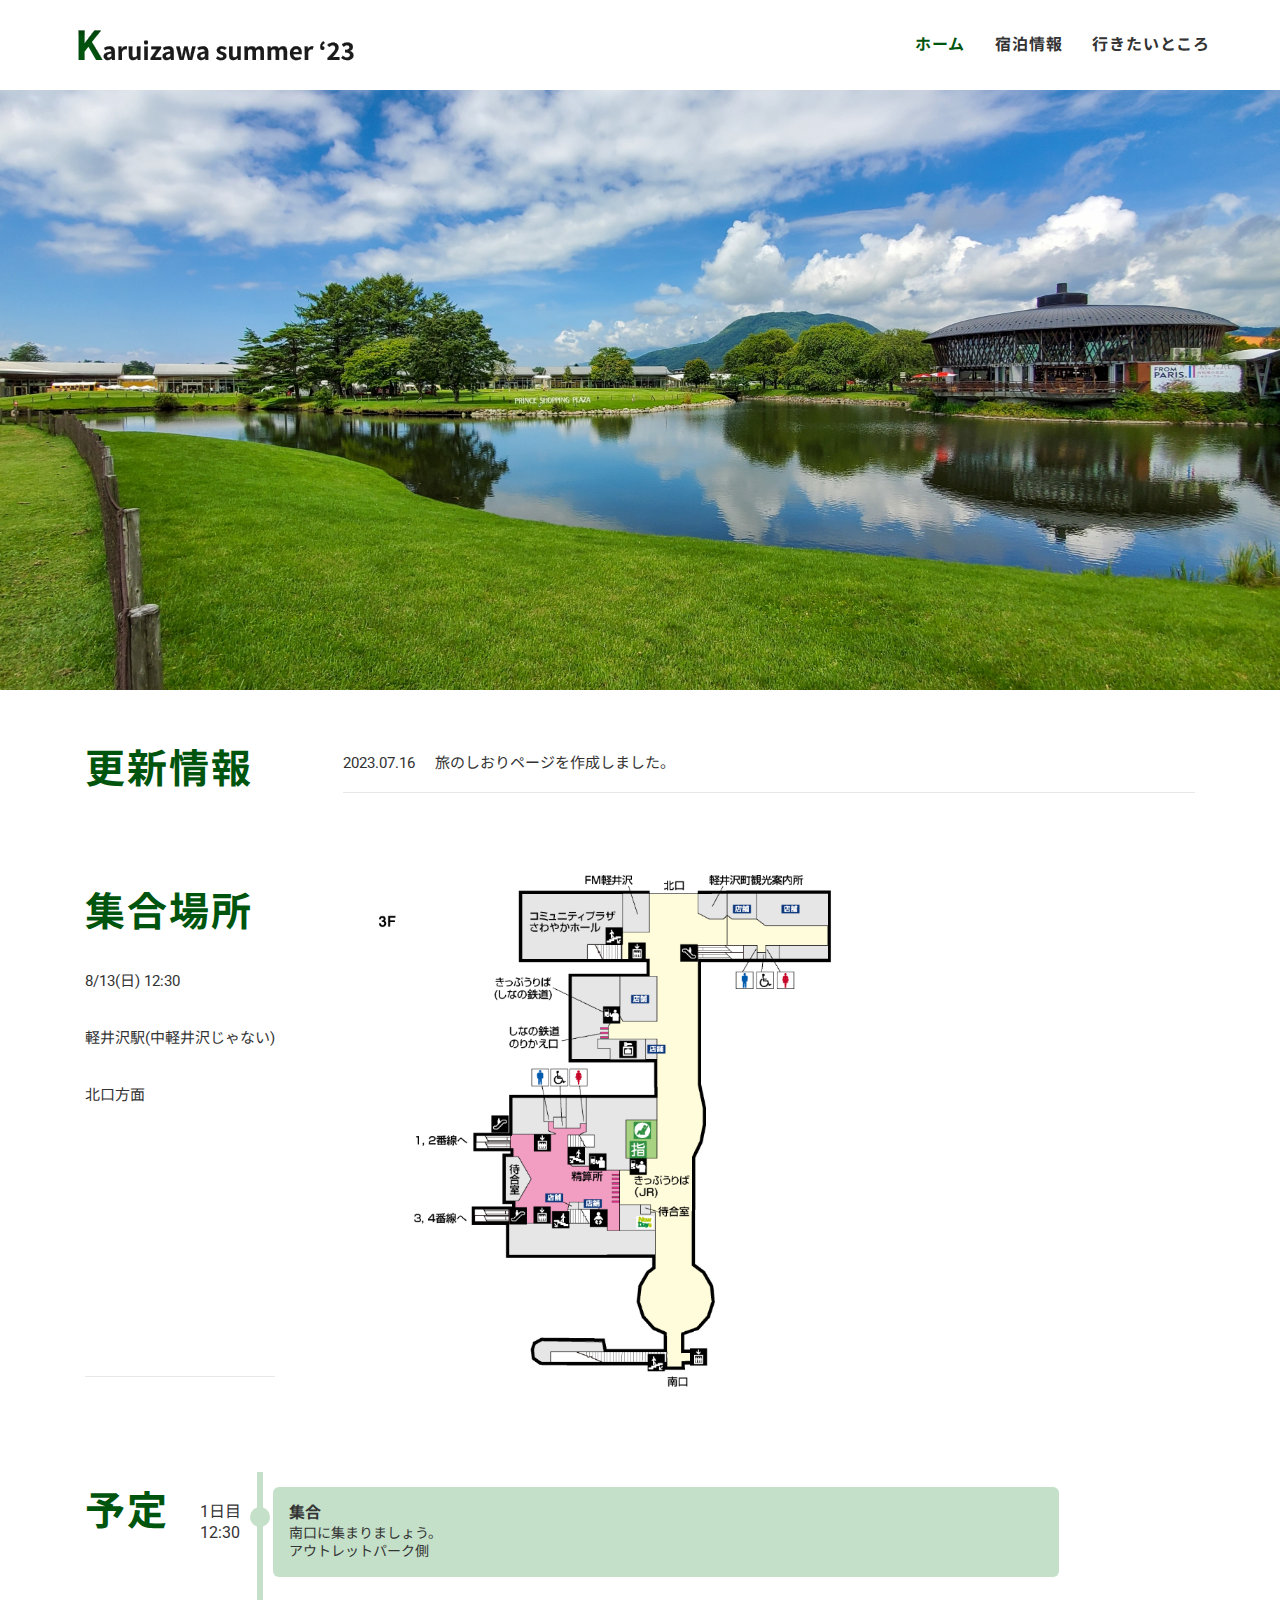
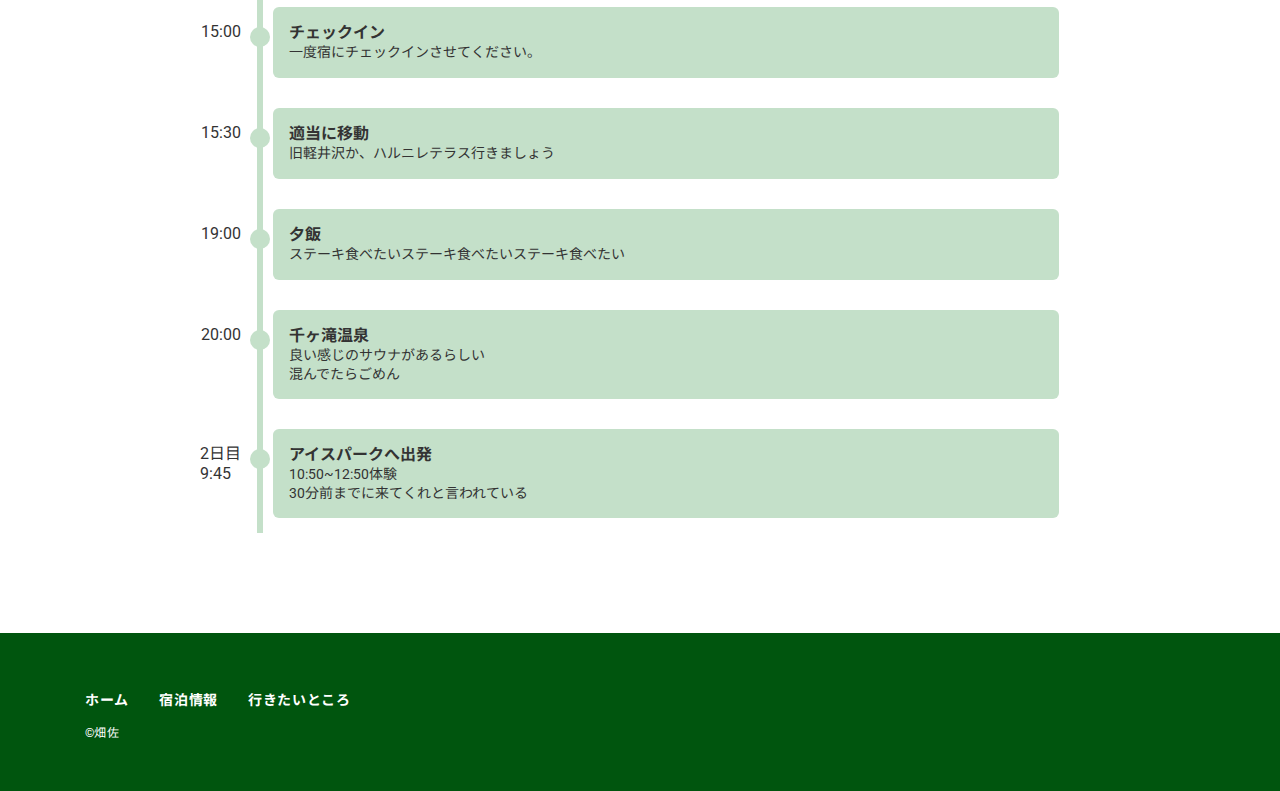
==== commit e823ee86: "2ページ目作成" ====
--- a/index.html
+++ b/index.html
@@ -90,7 +90,7 @@
                             <p>
                                 8/13(日) 12:30<br>
                                 軽井沢駅(中軽井沢じゃない)<br>
-                                南口方面
+                                北口方面
                             </p>
                         </div>
 
@@ -106,7 +106,7 @@
             <section class="timetable">
                 <div class="container">
                     <div class="timetable__inner">
-                        <h2 class="subtitle">時間割</h2>
+                        <h2 class="subtitle">予定</h2>
                         <ul class="flex-schedule">
                             <li>
                             <span class="time">1日目<br>12:30</span>
@@ -199,6 +199,9 @@
         </footer>
         <!-- /footer -->
     </div>
+
+    <script src="https://ajax.googleapis.com/ajax/libs/jquery/3.6.0/jquery.min.js"></script>
+    <script src="js/script.js"></script>
     
 </body>
 
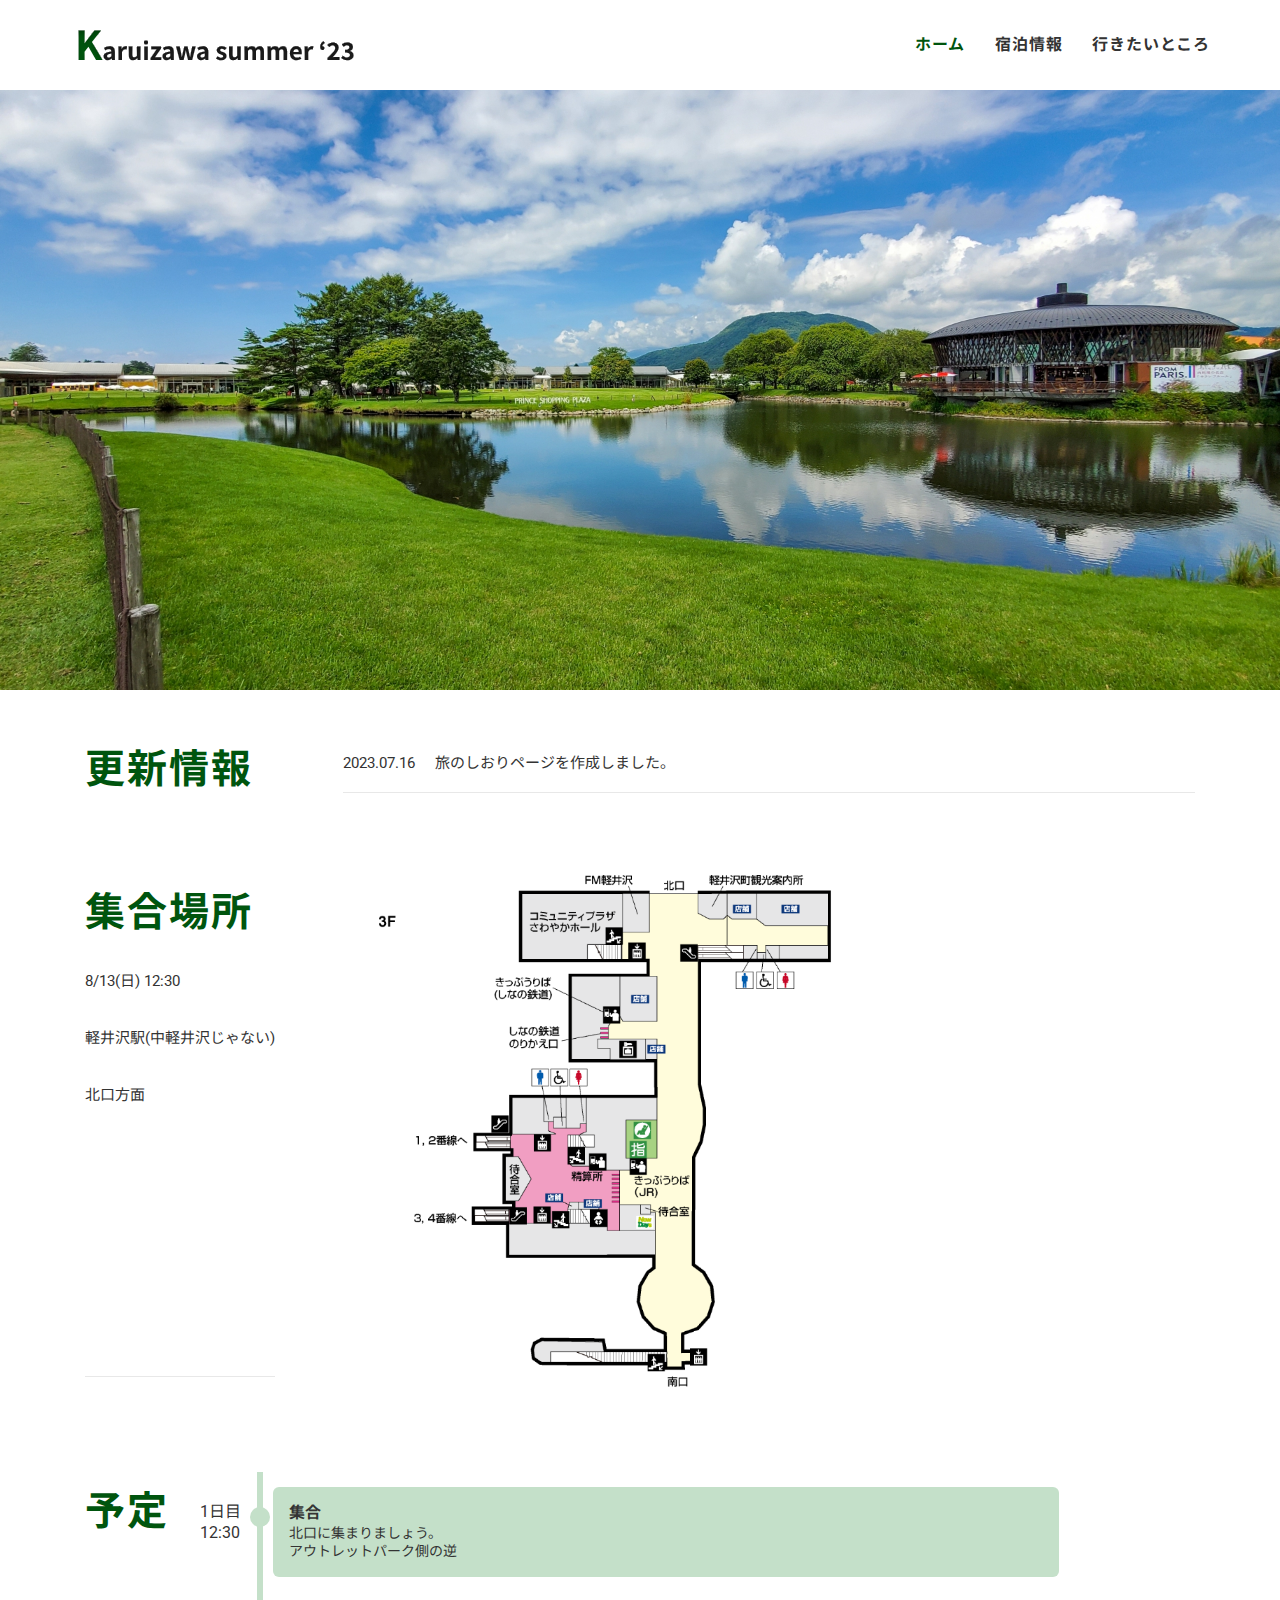
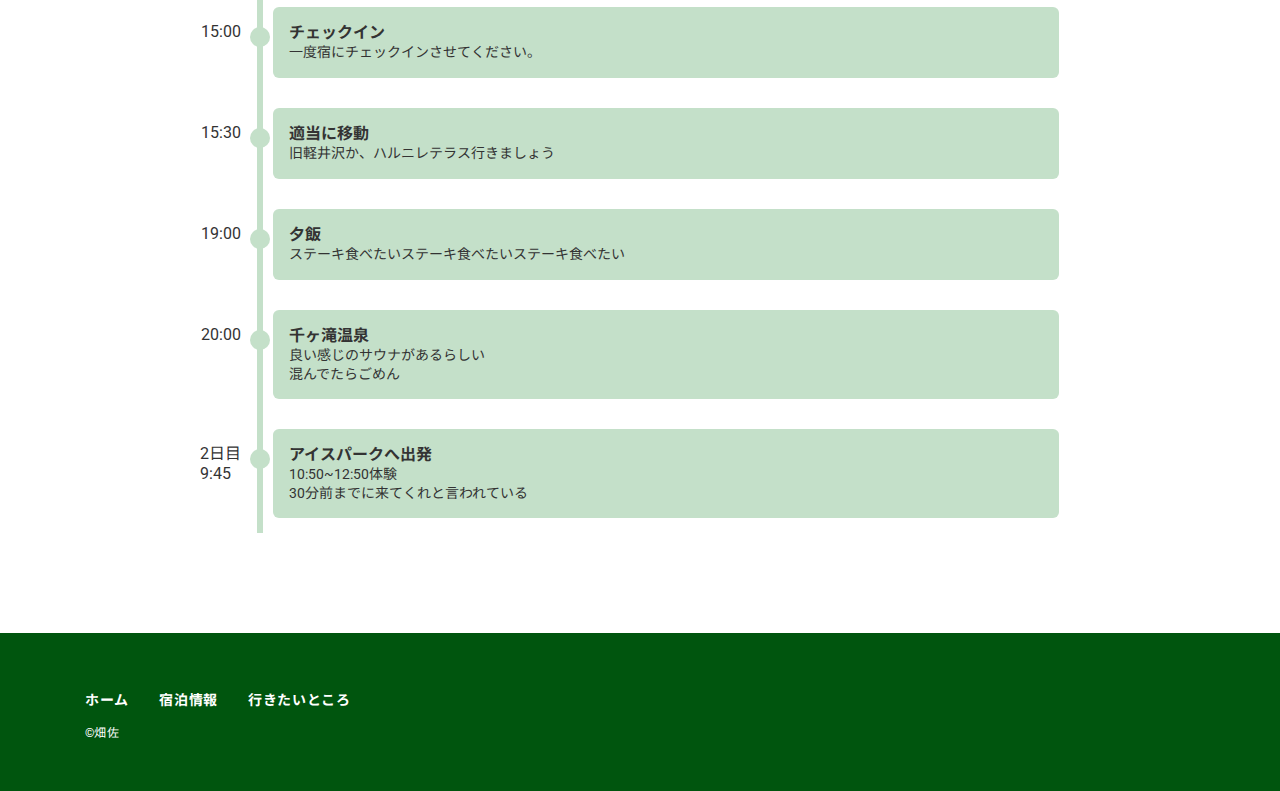
==== commit a207a6db: "集合場所編集" ====
--- a/index.html
+++ b/index.html
@@ -115,7 +115,7 @@
                                 <div class="sch_box">
                                 <p class="sch_title">集合</p>
                                 <p class="sch_tx">
-                                    南口に集まりましょう。<br>アウトレットパーク側
+                                    北口に集まりましょう。<br>アウトレットパーク側の逆
                                 </p>
                                 </div>
                             </div>
--- a/style.css
+++ b/style.css
@@ -318,55 +318,43 @@
 /*--------------------------------
 サービス
 ---------------------------------*/
-.service__heading {
+.place__heading {
   position: relative;
-  margin-bottom: 50px;
-}
-
-.service__heading::before {
-  display: block;
-  content: "SERVICE";
-  position: absolute;
-  top: -40px;
-  right: -20px;
-  z-index: -1;
-  font-size: 168px;
-  font-weight: bold;
-  line-height: 1;
-  color: #f2f2f2;
-}
-
-.service-list {
+  margin: 50px;
+}
+
+
+.place-list {
   display: grid;
   column-gap: 30px;
   grid-template-columns: repeat(3, 1fr);
 }
 
-.service-list__item {
+.place-list__item {
   padding: 50px;
   border-radius: 8px;
   background-color: #fff;
   box-shadow: 0 3px 21px rgba(0, 0, 0, 0.16);
 }
 
-.service-list__img-wrapper {
+.place-list__img-wrapper {
   text-align: center;
   margin-bottom: 10px;
 }
 
-.service-list__img {
+.place-list__img {
   font-size: 48px;
   color: var(--main-color);
   vertical-align: bottom;
 }
 
-.service-list__title {
+.place-list__title {
   font-size: 18px;
   font-weight: bold;
   text-align: center;
 }
 
-.service-list__text {
+.place-list__text {
   font-size: 14px;
   line-height: 1.7;
   margin-top: 15px;
@@ -722,38 +710,38 @@
 
 
   /* サービス */
-  .service__heading {
+  .place__heading {
     margin-bottom: 20px;
   }
 
-  .service__heading::before {
+  .place__heading::before {
     top: -2px;
     right: -30px;
     font-size: 70px;
   }
 
-  .service-list {
+  .place-list {
     row-gap: 20px;
     grid-template-columns: 1fr;
   }
 
-  .service-list__item {
+  .place-list__item {
     padding: 40px 30px;
   }
 
-  .service-list__img-wrapper {
+  .place-list__img-wrapper {
     margin-bottom: 5px;
   }
 
-  .service-list__img {
+  .place-list__img {
     font-size: 60px;
   }
 
-  .service-list__title {
+  .place-list__title {
     font-size: 16px;
   }
 
-  .service-list__text {
+  .place-list__text {
     margin-top: 10px;
   }
 
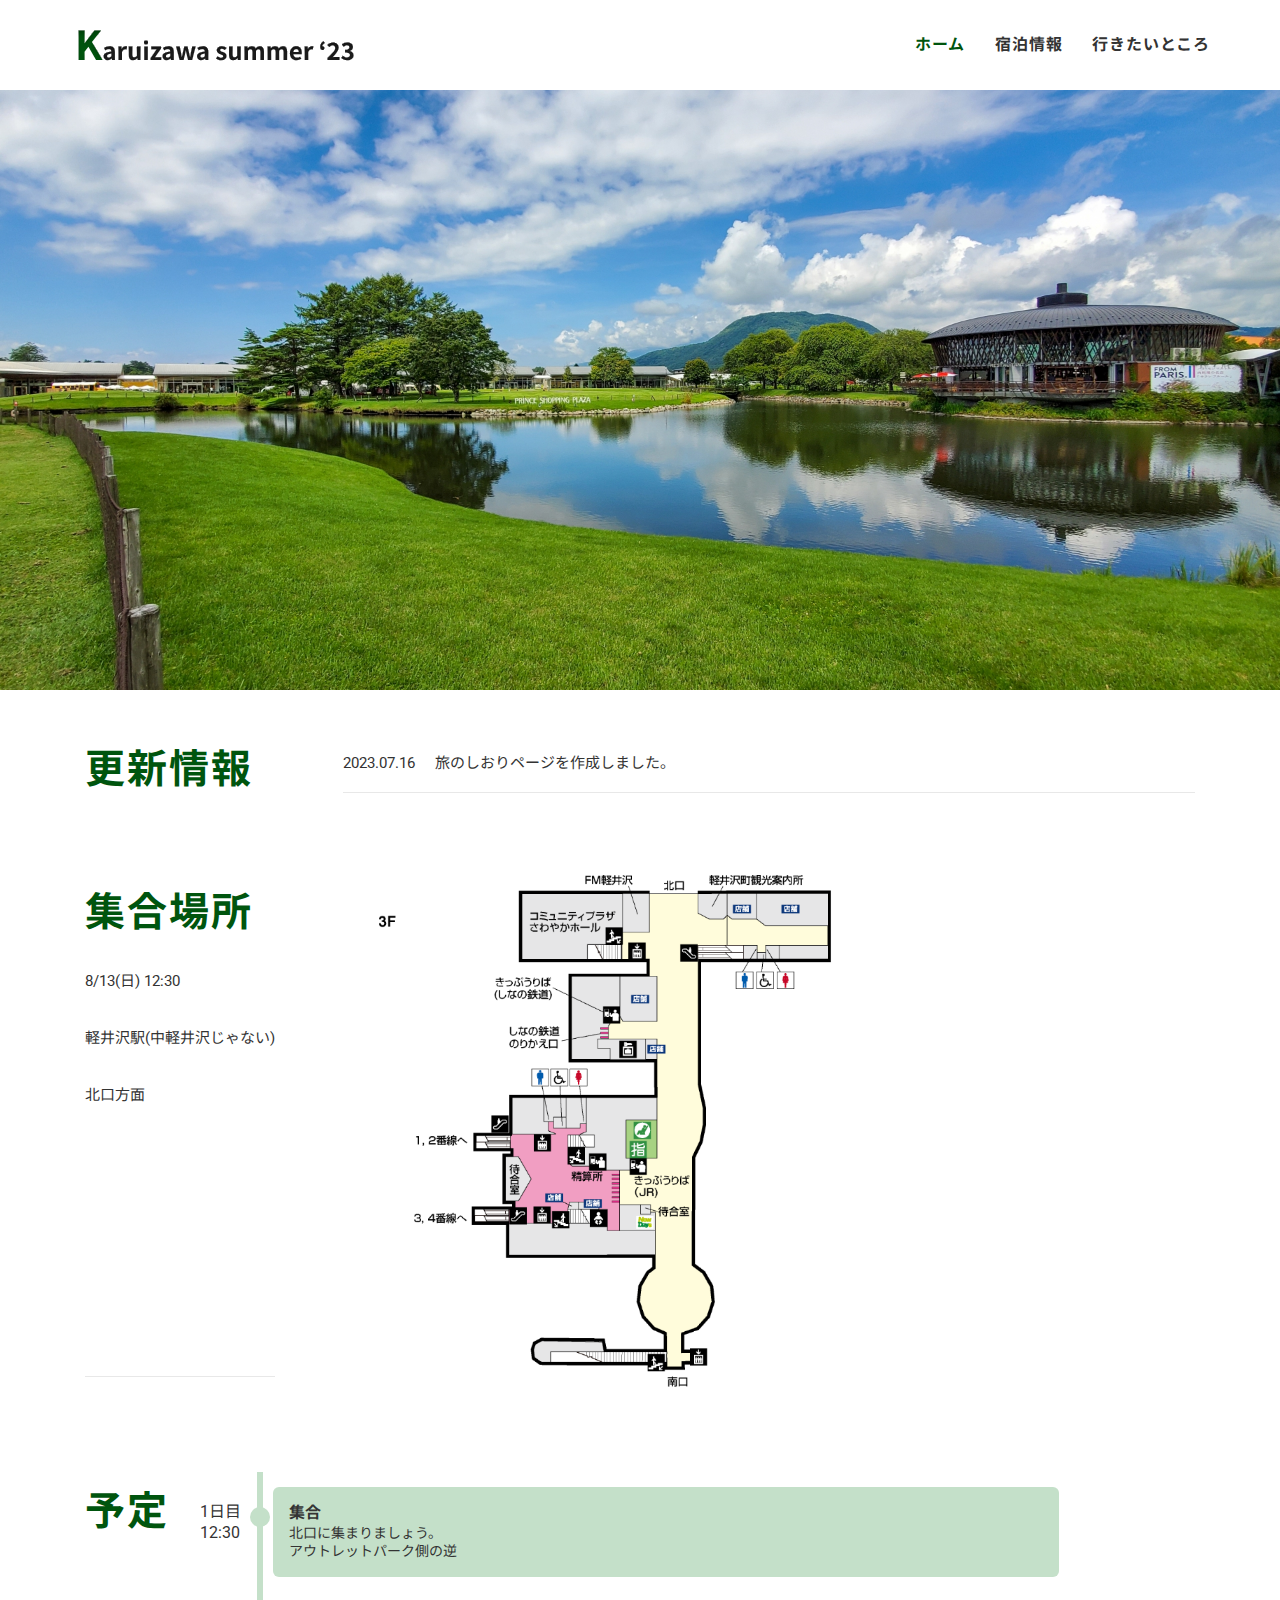
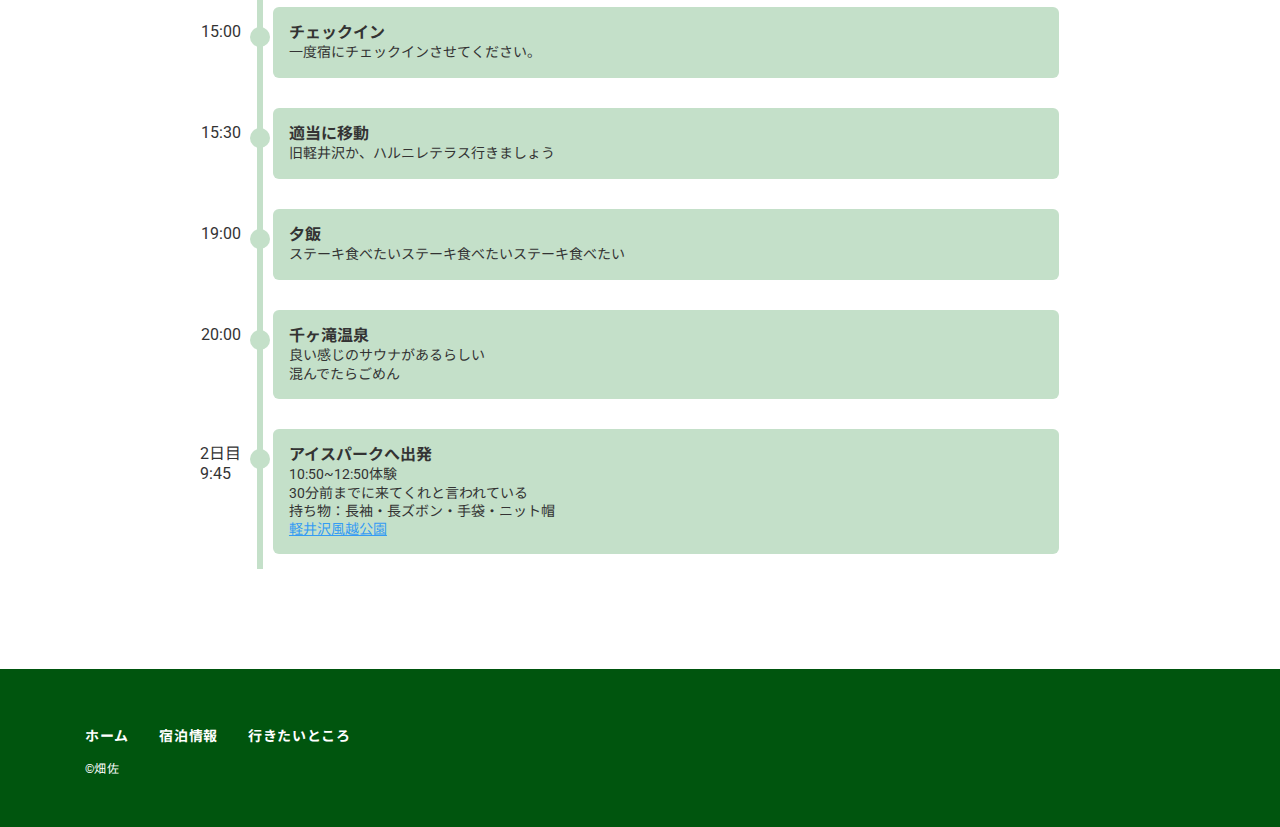
==== commit e198350f: "カーリング持ち物欄追加" ====
--- a/index.html
+++ b/index.html
@@ -172,7 +172,9 @@
                                     <p class="sch_title">アイスパークへ出発</p>
                                     <p class="sch_tx">
                                         10:50~12:50体験<br>
-                                        30分前までに来てくれと言われている
+                                        30分前までに来てくれと言われている<br>
+                                        持ち物：長袖・長ズボン・手袋・ニット帽<br>
+                                        <a href="https://www.kazakoshi-park.jp/event-lesson/%e5%80%8b%e4%ba%ba%e5%90%91%e3%81%91%e3%82%ab%e3%83%bc%e3%83%aa%e3%83%b3%e3%82%b0%e4%bd%93%e9%a8%93-3/?gclid=Cj0KCQjwqs6lBhCxARIsAG8YcDjxyfxblfVcvjbnUoUviWVWNlomxTHkihfm43ZdWk3zmqhS15AnkxUaApGYEALw_wcB">軽井沢風越公園</a>
                                     </p>
                                     </div>
                                 </div>
